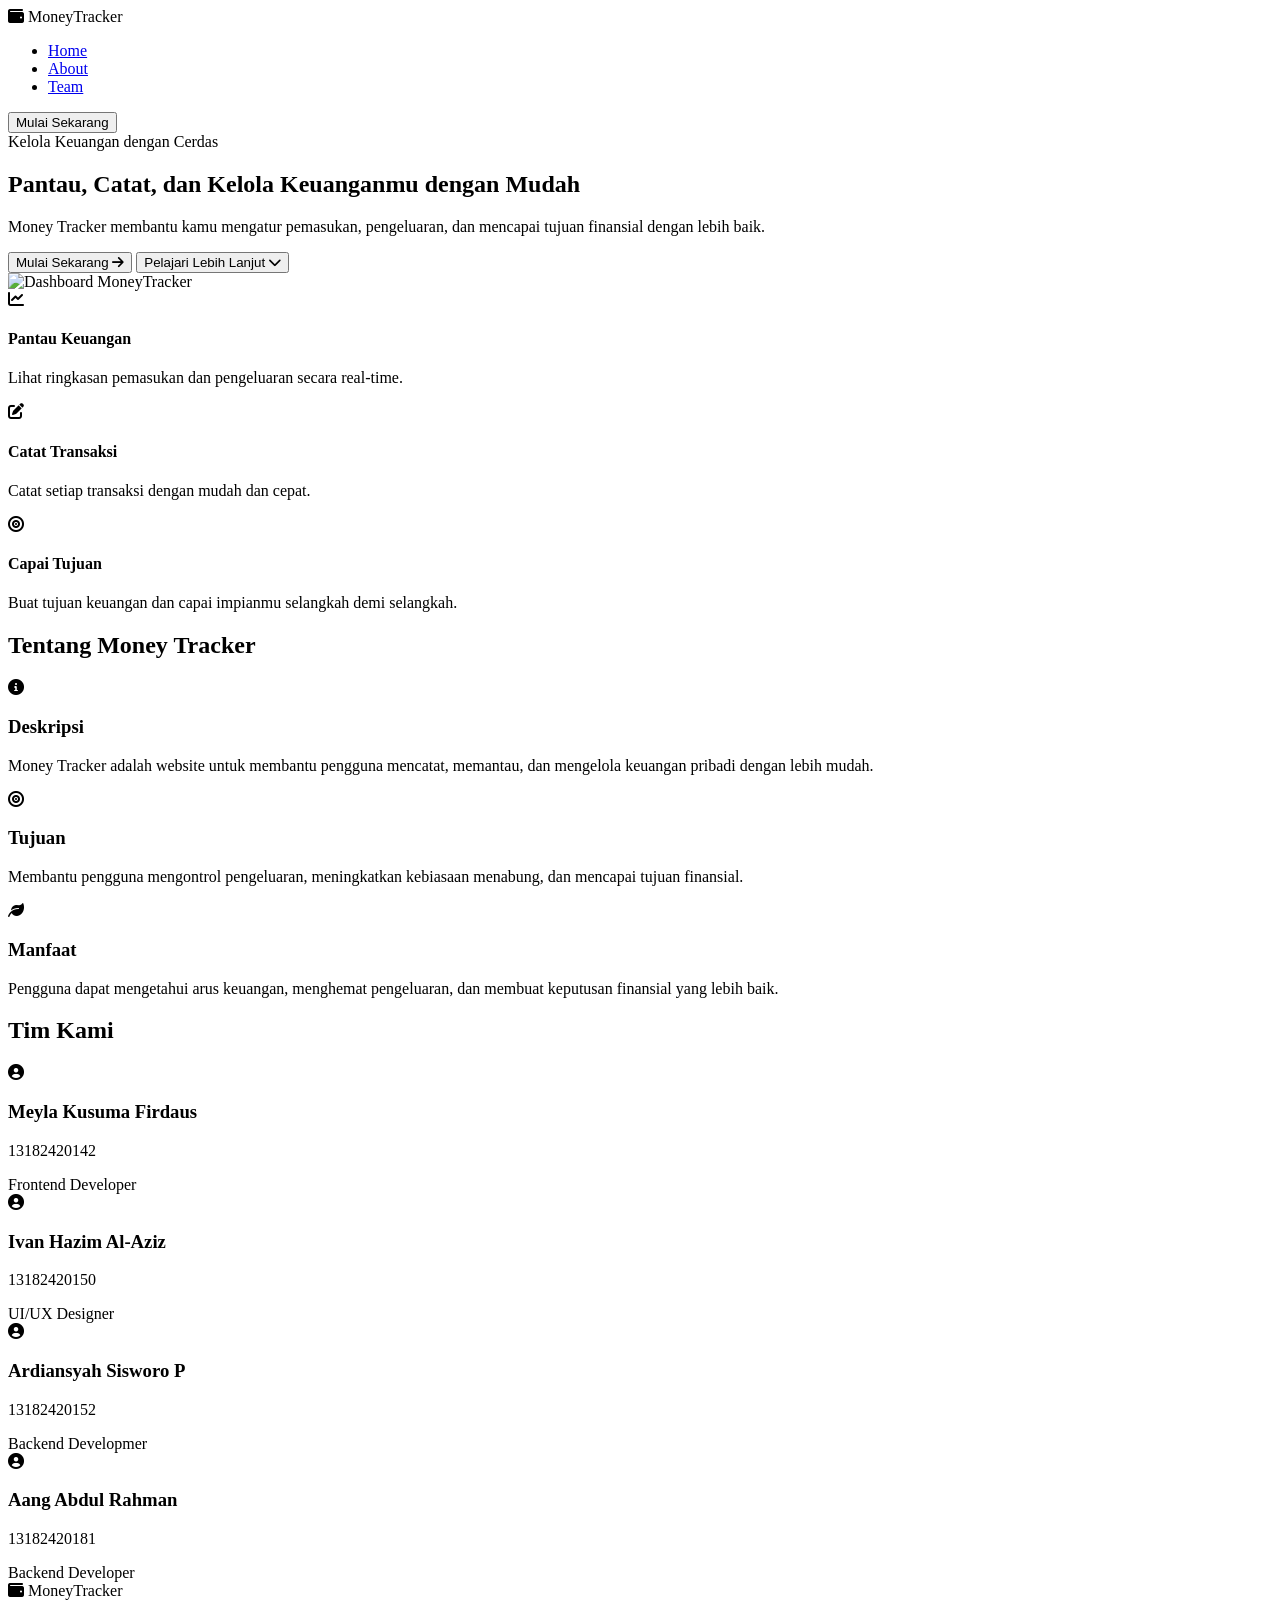
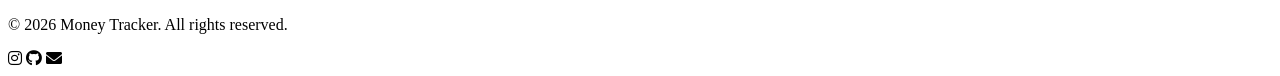
==== index.html @ 3e2f5802 "Add files via upload" ====
<!DOCTYPE html>
<html lang="id">
<head>
    <meta charset="UTF-8">
    <meta name="viewport" content="width=device-width, initial-scale=1.0">
    <title>MoneyTracker - Kelola Keuangan dengan Cerdas</title>
    <link rel="stylesheet" href="style.css">
       <link rel="stylesheet" href="https://cdnjs.cloudflare.com/ajax/libs/font-awesome/6.0.0/css/all.min.css">
</head>
<body>

    <header>
        <nav class="navbar">
            <div class="logo">
                <i class="fas fa-wallet"></i> MoneyTracker
            </div>
            <ul class="nav-links">
                <li><a href="#home">Home</a></li>
                <li><a href="#about">About</a></li>
                <li><a href="#team">Team</a></li>
            </ul>
            <button class="btn-cta-nav" onclick="showWelcome()">Mulai Sekarang</button>
        </nav>
    </header>

    <main>
        <!-- Hero Section -->
        <section id="home" class="hero">
            <div class="hero-container">
                <div class="hero-text">
                    <span class="badge">Kelola Keuangan dengan Cerdas</span>
                    <h1>Pantau, Catat, dan Kelola Keuanganmu dengan <span>Mudah</span></h1>
                    <p>Money Tracker membantu kamu mengatur pemasukan, pengeluaran, dan mencapai tujuan finansial dengan lebih baik.</p>
                    <div class="hero-actions">
                        <button class="btn-green">Mulai Sekarang <i class="fas fa-arrow-right"></i></button>
                        <button class="btn-white">Pelajari Lebih Lanjut <i class="fas fa-chevron-down"></i></button>
                    </div>
                </div>

                <div class="hero-mockup">
                    <!-- Representasi gambar ponsel di tengah -->
                    <div class="phone-frame">
                        <img src="p.png" alt="Dashboard MoneyTracker">
                    </div>
                </div>

                <div class="hero-features">
                    <div class="feat-item">
                        <i class="fas fa-chart-line"></i>
                        <div>
                            <h4>Pantau Keuangan</h4>
                            <p>Lihat ringkasan pemasukan dan pengeluaran secara real-time.</p>
                        </div>
                    </div>
                    <div class="feat-item">
                        <i class="fas fa-edit"></i>
                        <div>
                            <h4>Catat Transaksi</h4>
                            <p>Catat setiap transaksi dengan mudah dan cepat.</p>
                        </div>
                    </div>
                    <div class="feat-item">
                        <i class="fas fa-bullseye"></i>
                        <div>
                            <h4>Capai Tujuan</h4>
                            <p>Buat tujuan keuangan dan capai impianmu selangkah demi selangkah.</p>
                        </div>
                    </div>
                </div>
            </div>
        </section>

        <!-- Tentang Section -->
        <section id="about" class="about">
            <h2>Tentang <span>Money Tracker</span></h2>
            <div class="about-grid">
                <div class="about-box">
                    <i class="fas fa-info-circle"></i>
                    <h3>Deskripsi</h3>
                    <p>Money Tracker adalah website untuk membantu pengguna mencatat, memantau, dan mengelola keuangan pribadi dengan lebih mudah.</p>
                </div>
                <div class="about-box">
                    <i class="fas fa-bullseye"></i>
                    <h3>Tujuan</h3>
                    <p>Membantu pengguna mengontrol pengeluaran, meningkatkan kebiasaan menabung, dan mencapai tujuan finansial.</p>
                </div>
                <div class="about-box">
                    <i class="fas fa-leaf"></i>
                    <h3>Manfaat</h3>
                    <p>Pengguna dapat mengetahui arus keuangan, menghemat pengeluaran, dan membuat keputusan finansial yang lebih baik.</p>
                </div>
            </div>
        </section>

        <!-- Tim Section -->
        <section id="team" class="team">
            <h2>Tim <span>Kami</span></h2>
            <div class="team-grid">
                <div class="team-card">
                    <i class="fas fa-user-circle avatar"></i>
                    <h3>Meyla Kusuma Firdaus</h3>
                    <p>13182420142</p>
                    <span class="tag">Frontend Developer</span>
                </div>
                <div class="team-card">
                    <i class="fas fa-user-circle avatar"></i>
                    <h3>Ivan Hazim Al-Aziz</h3>
                    <p>13182420150</p>
                    <span class="tag orange">UI/UX Designer</span>
                </div>
                <div class="team-card">
                    <i class="fas fa-user-circle avatar"></i>
                    <h3>Ardiansyah Sisworo P</h3>
                    <p>13182420152</p>
                    <span class="tag blue">Backend Developmer</span>
                </div>
                <div class="team-card">
                    <i class="fas fa-user-circle avatar"></i>
                    <h3>Aang Abdul Rahman</h3>
                    <p>13182420181</p>
                    <span class="tag red">Backend Developer</span>
                </div>
            </div>
        </section>
    </main>

    <footer>
        <div class="footer-wrap">
            <div class="footer-logo"><i class="fas fa-wallet"></i> MoneyTracker</div>
            <p>&copy; 2026 Money Tracker. All rights reserved.</p>
            <div class="footer-social">
                <i class="fab fa-instagram"></i>
                <i class="fab fa-github"></i>
                <i class="fas fa-envelope"></i>
            </div>
        </div>
    </footer>

    <script src="script.js"></script>
</body>
</html>
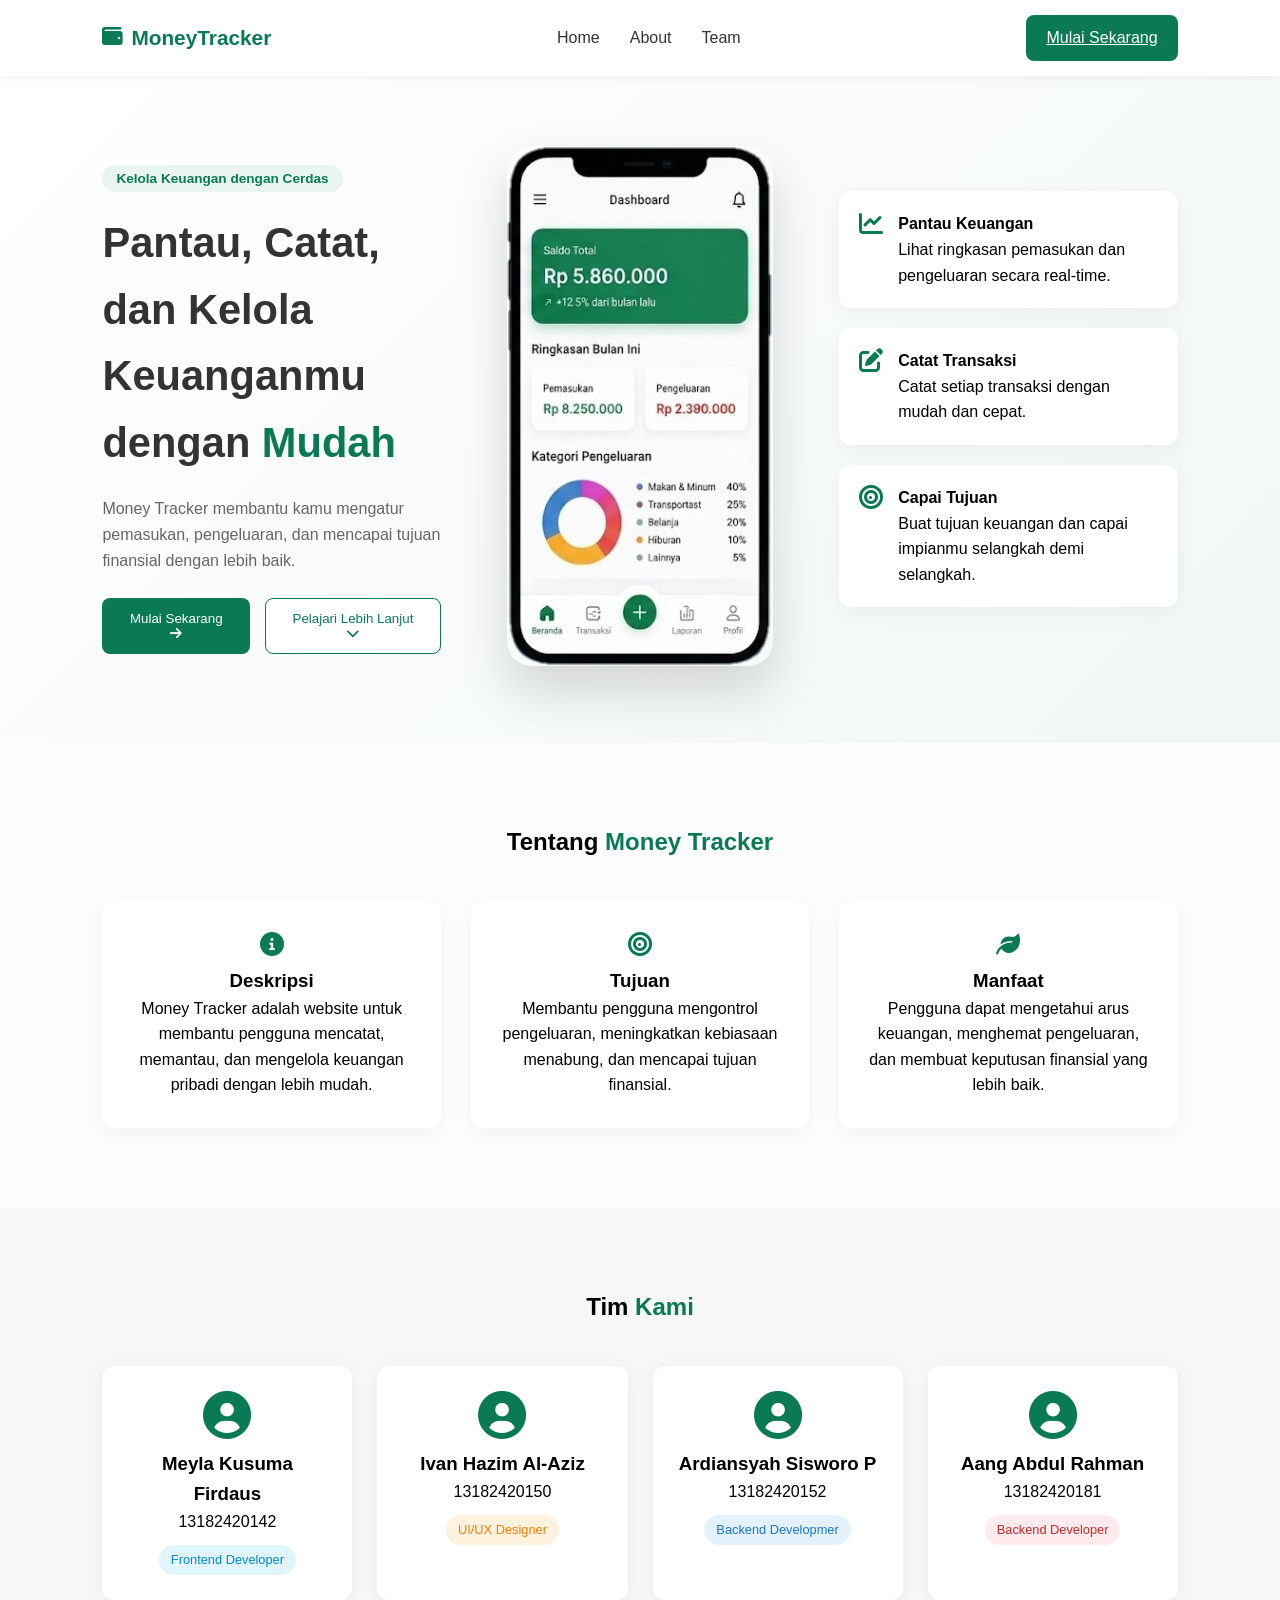
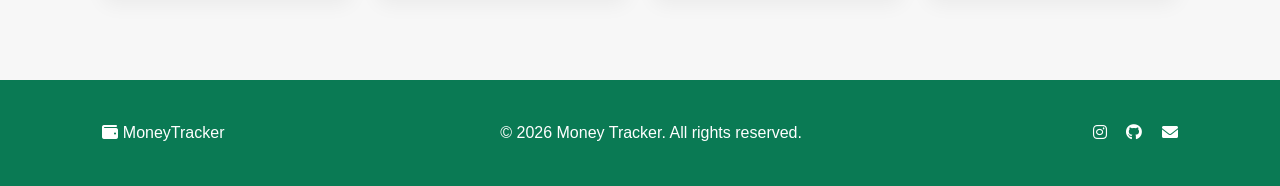
==== commit 72357480: "Add login and dashboard MoneyTracker" ====
--- a/index.html
+++ b/index.html
@@ -19,7 +19,7 @@
                 <li><a href="#about">About</a></li>
                 <li><a href="#team">Team</a></li>
             </ul>
-            <button class="btn-cta-nav" onclick="showWelcome()">Mulai Sekarang</button>
+            <a href="login.html" class="btn-cta-nav">Mulai Sekarang</a>
         </nav>
     </header>
 
--- a/style.css
+++ b/style.css
@@ -0,0 +1,657 @@
+:root {
+    --primary-green: #0a7a54;
+    --light-green: #e9f5f0;
+    --text-dark: #333;
+    --text-gray: #666;
+}
+
+
+* {
+    margin: 0;
+    padding: 0;
+    box-sizing: border-box;
+    font-family: 'Segoe UI', sans-serif;
+}
+
+body {
+    background-color: #fdfdfd;
+    line-height: 1.6;
+}
+
+header {
+    background: #fff;
+    padding: 15px 8%;
+    position: sticky;
+    top: 0;
+    z-index: 100;
+    box-shadow: 0 2px 8px rgba(0,0,0,0.05);
+}
+
+.navbar {
+    display: flex;
+    justify-content: space-between;
+    align-items: center;
+}
+
+.logo {
+    font-size: 1.3rem;
+    font-weight: bold;
+    color: var(--primary-green);
+    display: flex;
+    align-items: center;
+    gap: 8px;
+}
+
+.nav-links {
+    display: flex;
+    list-style: none;
+    gap: 30px;
+}
+
+.nav-links a {
+    text-decoration: none;
+    color: var(--text-dark);
+    font-weight: 500;
+    transition: 0.3s;
+}
+
+.nav-links a:hover {
+    color: var(--primary-green);
+}
+
+.btn-cta-nav {
+    background: var(--primary-green);
+    color: white;
+    border: none;
+    padding: 10px 20px;
+    border-radius: 8px;
+    cursor: pointer;
+    transition: 0.3s;
+}
+
+.btn-cta-nav:hover {
+    opacity: 0.9;
+}
+
+
+.hero {
+    padding: 70px 8%;
+    background: linear-gradient(135deg, #ffffff 0%, #f0f7f4 100%);
+}
+
+.hero-container {
+    display: grid;
+    grid-template-columns: 1fr 1fr 1fr;
+    align-items: center;
+    gap: 30px;
+}
+
+/* TEXT */
+.badge {
+    background: var(--light-green);
+    color: var(--primary-green);
+    padding: 6px 14px;
+    border-radius: 20px;
+    font-size: 0.85rem;
+    font-weight: bold;
+}
+
+.hero-text h1 {
+    font-size: 2.6rem;
+    margin: 20px 0;
+    color: var(--text-dark);
+}
+
+.hero-text h1 span {
+    color: var(--primary-green);
+}
+
+.hero-text p {
+    color: var(--text-gray);
+}
+
+/* BUTTON */
+.hero-actions {
+    display: flex;
+    gap: 15px;
+    margin-top: 25px;
+}
+
+.btn-green {
+    background: var(--primary-green);
+    color: white;
+    border: none;
+    padding: 12px 24px;
+    border-radius: 8px;
+    cursor: pointer;
+}
+
+.btn-white {
+    background: white;
+    color: var(--primary-green);
+    border: 1px solid var(--primary-green);
+    padding: 12px 24px;
+    border-radius: 8px;
+    cursor: pointer;
+}
+
+
+.hero-mockup {
+    display: flex;
+    justify-content: center;
+    align-items: center;
+}
+
+/* 🔥 INI BAGIAN PALING PENTING */
+.phone-frame img {
+    height: 520px;
+    width: auto;
+    object-fit: contain;
+    border-radius: 25px;
+
+    /* efek modern */
+    box-shadow: 0 25px 50px rgba(0,0,0,0.15);
+
+    /* animasi */
+    animation: float 3s ease-in-out infinite;
+}
+
+/* animasi floating */
+@keyframes float {
+    0% { transform: translateY(0); }
+    50% { transform: translateY(-12px); }
+    100% { transform: translateY(0); }
+}
+
+
+.hero-features {
+    display: flex;
+    flex-direction: column;
+}
+
+.feat-item {
+    background: white;
+    padding: 20px;
+    border-radius: 12px;
+    display: flex;
+    gap: 15px;
+    margin-bottom: 20px;
+    align-items: flex-start;
+    box-shadow: 0 5px 20px rgba(0,0,0,0.05);
+    transition: 0.3s;
+}
+
+.feat-item:hover {
+    transform: translateY(-5px);
+}
+
+.feat-item i {
+    font-size: 1.5rem;
+    color: var(--primary-green);
+}
+
+
+.about {
+    padding: 80px 8%;
+    text-align: center;
+}
+
+.about h2 span {
+    color: var(--primary-green);
+}
+
+.about-grid {
+    display: grid;
+    grid-template-columns: repeat(3, 1fr);
+    gap: 30px;
+    margin-top: 40px;
+}
+
+.about-box {
+    background: white;
+    padding: 30px;
+    border-radius: 12px;
+    box-shadow: 0 5px 20px rgba(0,0,0,0.05);
+}
+
+.about-box i {
+    font-size: 1.5rem;
+    color: var(--primary-green);
+    margin-bottom: 10px;
+}
+
+
+.team {
+    padding: 80px 8%;
+    background: #f7f7f7;
+    text-align: center;
+}
+
+.team h2 span {
+    color: var(--primary-green);
+}
+
+.team-grid {
+    display: grid;
+    grid-template-columns: repeat(auto-fit, minmax(250px, 1fr));
+    gap: 25px;
+    margin-top: 40px;
+}
+
+.team-card {
+    background: white;
+    padding: 25px;
+    border-radius: 12px;
+    box-shadow: 0 5px 20px rgba(0,0,0,0.05);
+    transition: 0.3s;
+}
+
+.team-card:hover {
+    transform: translateY(-5px);
+}
+
+.avatar {
+    font-size: 3rem;
+    color: var(--primary-green);
+    margin-bottom: 10px;
+}
+
+/* TAG */
+.tag {
+    display: inline-block;
+    margin-top: 10px;
+    padding: 5px 12px;
+    border-radius: 15px;
+    font-size: 0.8rem;
+    background: #e1f5fe;
+    color: #0288d1;
+}
+
+.tag.orange {
+    background: #fff3e0;
+    color: #f57c00;
+}
+
+.tag.blue {
+    background: #e3f2fd;
+    color: #1976d2;
+}
+
+.tag.red {
+    background: #ffebee;
+    color: #c62828;
+}
+
+
+footer {
+    background: var(--primary-green);
+    color: white;
+    padding: 40px 8%;
+}
+
+.footer-wrap {
+    display: flex;
+    justify-content: space-between;
+    align-items: center;
+}
+
+.footer-social i {
+    margin-left: 15px;
+    cursor: pointer;
+}
+
+
+@media (max-width: 992px) {
+
+    .hero-container {
+        grid-template-columns: 1fr;
+        text-align: center;
+    }
+
+    .phone-frame img {
+        height: 350px;
+        animation: none;
+    }
+
+    .hero-features {
+        align-items: center;
+    }
+
+    .feat-item {
+        max-width: 400px;
+    }
+
+    .footer-wrap {
+        flex-direction: column;
+        gap: 10px;
+    }
+}
+
+/* LOGIN PAGE */
+
+.login-page{
+    min-height:100vh;
+    display:flex;
+    justify-content:center;
+    align-items:center;
+    padding:40px;
+    background:
+    linear-gradient(
+    135deg,
+    #ffffff,
+    #eef7f3);
+}
+
+.login-card{
+    width:100%;
+    max-width:420px;
+    background:white;
+    padding:35px;
+    border-radius:20px;
+    box-shadow:
+    0 20px 40px rgba(0,0,0,.08);
+}
+
+.login-logo{
+    text-align:center;
+    margin-bottom:25px;
+}
+
+.login-logo i{
+    font-size:2.3rem;
+    color:var(--primary-green);
+    margin-bottom:10px;
+}
+
+.login-logo h2{
+    color:var(--primary-green);
+}
+
+.login-logo p{
+    color:var(--text-gray);
+}
+
+.form-group{
+    margin-bottom:18px;
+}
+
+.form-group label{
+    display:block;
+    margin-bottom:6px;
+    font-weight:600;
+}
+
+.form-group input{
+    width:100%;
+    padding:12px 14px;
+    border:1px solid #ddd;
+    border-radius:10px;
+    outline:none;
+    transition:.3s;
+}
+
+.form-group input:focus{
+    border-color:var(--primary-green);
+    box-shadow:
+    0 0 0 4px rgba(10,122,84,.12);
+}
+
+.checkbox-group{
+    display:flex;
+    align-items:center;
+    gap:8px;
+    margin:10px 0;
+}
+
+.login-btn{
+    width:100%;
+    border:none;
+    background:var(--primary-green);
+    color:white;
+    padding:12px;
+    border-radius:10px;
+    cursor:pointer;
+    font-size:1rem;
+    margin-top:15px;
+    transition:.3s;
+}
+
+.login-btn:hover{
+    transform:translateY(-2px);
+    opacity:.95;
+}
+
+.error{
+    color:#e53935;
+    font-size:.85rem;
+    display:block;
+    margin-top:4px;
+}
+
+.success{
+    color:#0a7a54;
+    text-align:center;
+    margin-top:15px;
+    font-weight:600;
+}
+
+/* DASHBOARD */
+
+.dashboard{
+    padding:80px 8%;
+    min-height:100vh;
+    background:
+    linear-gradient(
+    135deg,
+    #ffffff,
+    #eef7f3);
+}
+
+.dashboard h1{
+    color:var(--primary-green);
+    margin-bottom:10px;
+}
+
+.dashboard p{
+    color:var(--text-gray);
+    margin-bottom:35px;
+}
+
+.dashboard-grid{
+    display:grid;
+    grid-template-columns:
+    repeat(auto-fit,minmax(250px,1fr));
+    gap:25px;
+}
+
+.dash-card{
+    background:white;
+    padding:30px;
+    border-radius:18px;
+    text-align:center;
+    box-shadow:
+    0 10px 25px rgba(0,0,0,.06);
+    transition:.3s;
+}
+
+.dash-card:hover{
+    transform:translateY(-6px);
+}
+
+.dash-card i{
+    font-size:2rem;
+    color:var(--primary-green);
+    margin-bottom:15px;
+}
+
+.dash-card h3{
+    color:var(--text-gray);
+    margin-bottom:10px;
+}
+
+.dash-card h2{
+    color:var(--primary-green);
+}
+
+.dashboard-user{
+    display:flex;
+    align-items:center;
+    gap:15px;
+}
+
+.btn-logout{
+    border:none;
+    background:#e53935;
+    color:white;
+    padding:10px 18px;
+    border-radius:8px;
+    cursor:pointer;
+}
+/* DASHBOARD V2 */
+
+.dashboard{
+    padding:60px 8%;
+    min-height:100vh;
+    background:
+    linear-gradient(
+    135deg,
+    #ffffff,
+    #eef7f3);
+}
+
+.dashboard-top{
+    margin-bottom:30px;
+}
+
+.dashboard-top h1{
+    color:var(--primary-green);
+}
+
+.dashboard-top p{
+    color:var(--text-gray);
+}
+
+.dashboard-grid{
+    display:grid;
+    grid-template-columns:
+    repeat(auto-fit,minmax(250px,1fr));
+    gap:25px;
+    margin-bottom:35px;
+}
+
+.dash-card{
+    background:white;
+    border-radius:18px;
+    padding:28px;
+    text-align:center;
+    box-shadow:
+    0 12px 30px rgba(0,0,0,.06);
+    transition:.3s;
+}
+
+.dash-card:hover{
+    transform:translateY(-6px);
+}
+
+.dash-card i{
+    font-size:2rem;
+    color:var(--primary-green);
+    margin-bottom:15px;
+}
+
+.dash-card h3{
+    color:var(--text-gray);
+    margin-bottom:10px;
+}
+
+.dash-card h2{
+    color:var(--primary-green);
+}
+
+.transaction-box,
+.history-box{
+    background:white;
+    padding:30px;
+    border-radius:18px;
+    box-shadow:
+    0 10px 25px rgba(0,0,0,.05);
+    margin-bottom:30px;
+}
+
+.transaction-box h2,
+.history-box h2{
+    margin-bottom:20px;
+    color:var(--primary-green);
+}
+
+#transactionForm{
+    display:grid;
+    gap:15px;
+}
+
+#transactionForm input,
+#transactionForm select{
+    padding:12px;
+    border:1px solid #ddd;
+    border-radius:10px;
+}
+
+#transactionForm button{
+    border:none;
+    background:var(--primary-green);
+    color:white;
+    padding:12px;
+    border-radius:10px;
+    cursor:pointer;
+    transition:.3s;
+}
+
+#transactionForm button:hover{
+    opacity:.9;
+}
+
+#transactionList{
+    list-style:none;
+}
+
+.transaction-item{
+    display:flex;
+    justify-content:space-between;
+    align-items:center;
+    padding:15px;
+    border-radius:12px;
+    background:#f8f8f8;
+    margin-bottom:15px;
+}
+
+.transaction-item.income{
+    border-left:5px solid #22c55e;
+}
+
+.transaction-item.expense{
+    border-left:5px solid #ef4444;
+}
+
+.delete-btn{
+    border:none;
+    background:#ef4444;
+    color:white;
+    padding:8px 12px;
+    border-radius:8px;
+    cursor:pointer;
+}
+
+.dashboard-user{
+    display:flex;
+    align-items:center;
+    gap:15px;
+}
+
+.btn-logout{
+    border:none;
+    background:#ef4444;
+    color:white;
+    padding:10px 18px;
+    border-radius:8px;
+    cursor:pointer;
+}
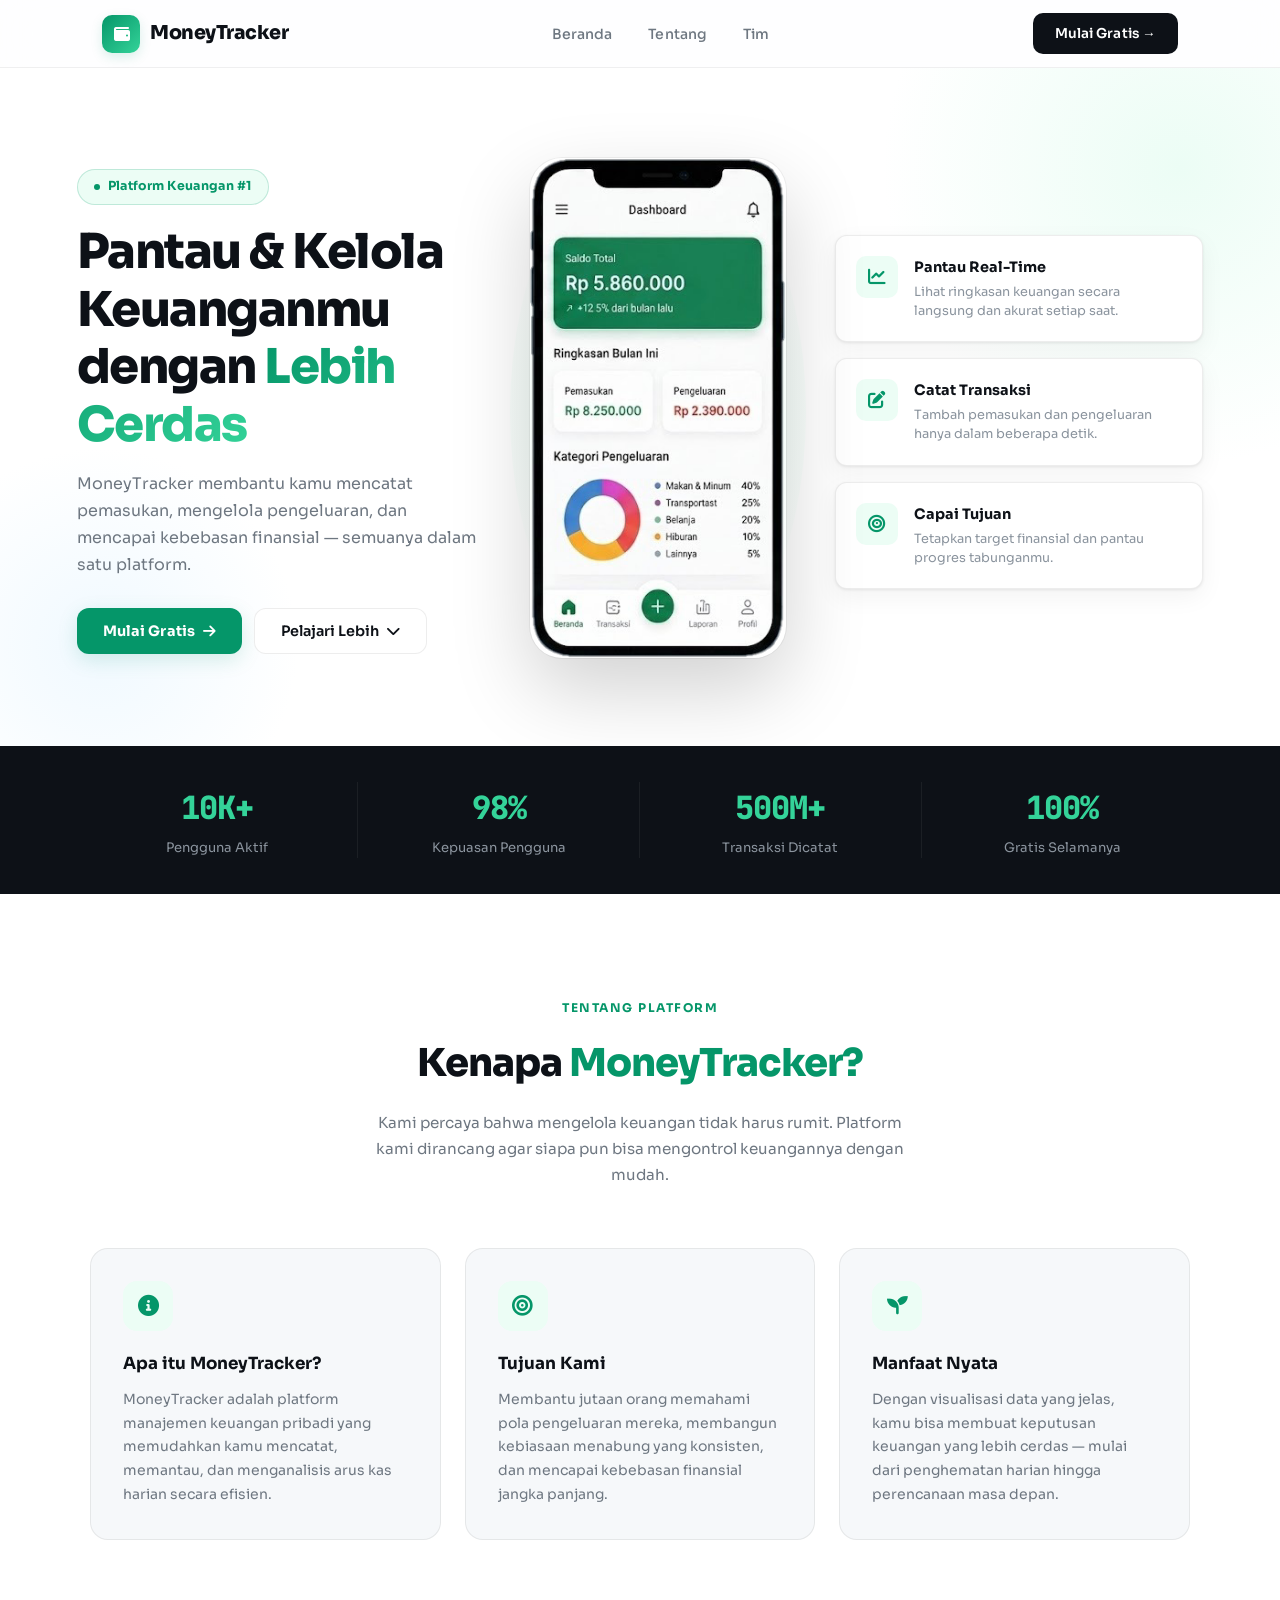
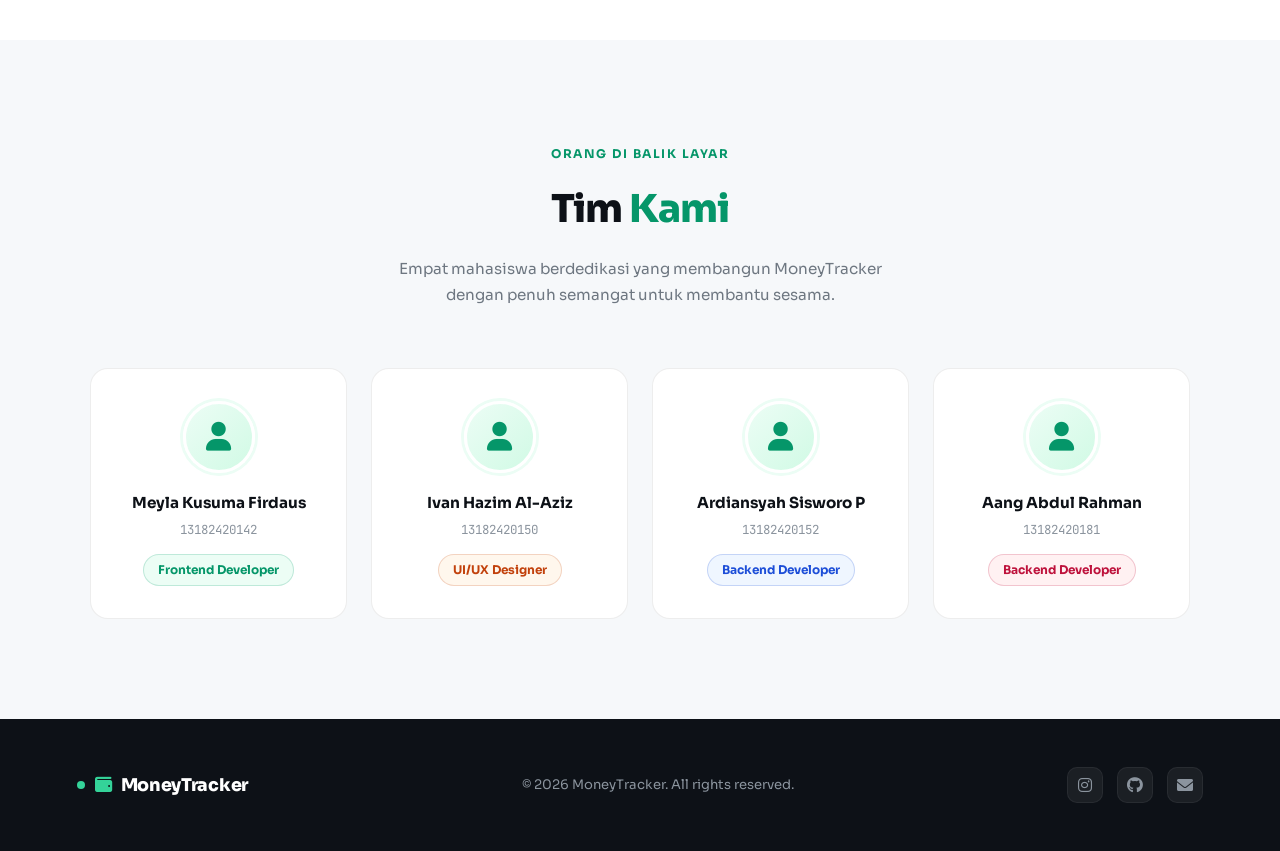
==== commit ca5f393a: "Update ui  MoneyTracker" ====
--- a/index.html
+++ b/index.html
@@ -1,141 +1,178 @@
 <!DOCTYPE html>
 <html lang="id">
 <head>
-    <meta charset="UTF-8">
-    <meta name="viewport" content="width=device-width, initial-scale=1.0">
-    <title>MoneyTracker - Kelola Keuangan dengan Cerdas</title>
-    <link rel="stylesheet" href="style.css">
-       <link rel="stylesheet" href="https://cdnjs.cloudflare.com/ajax/libs/font-awesome/6.0.0/css/all.min.css">
+  <meta charset="UTF-8">
+  <meta name="viewport" content="width=device-width, initial-scale=1.0">
+  <title>MoneyTracker — Kelola Keuangan dengan Cerdas</title>
+  <link rel="stylesheet" href="style.css">
+  <link rel="stylesheet" href="https://cdnjs.cloudflare.com/ajax/libs/font-awesome/6.0.0/css/all.min.css">
 </head>
 <body>
 
-    <header>
-        <nav class="navbar">
-            <div class="logo">
-                <i class="fas fa-wallet"></i> MoneyTracker
-            </div>
-            <ul class="nav-links">
-                <li><a href="#home">Home</a></li>
-                <li><a href="#about">About</a></li>
-                <li><a href="#team">Team</a></li>
-            </ul>
-            <a href="login.html" class="btn-cta-nav">Mulai Sekarang</a>
-        </nav>
-    </header>
+<header>
+  <nav class="navbar">
+    <a href="#home" class="logo">
+      <div class="logo-wrap"><i class="fas fa-wallet"></i></div>
+      MoneyTracker
+    </a>
+    <ul class="nav-links">
+      <li><a href="#home">Beranda</a></li>
+      <li><a href="#about">Tentang</a></li>
+      <li><a href="#team">Tim</a></li>
+    </ul>
+    <a href="login.html" class="btn-cta-nav">Mulai Gratis →</a>
+  </nav>
+</header>
 
-    <main>
-        <!-- Hero Section -->
-        <section id="home" class="hero">
-            <div class="hero-container">
-                <div class="hero-text">
-                    <span class="badge">Kelola Keuangan dengan Cerdas</span>
-                    <h1>Pantau, Catat, dan Kelola Keuanganmu dengan <span>Mudah</span></h1>
-                    <p>Money Tracker membantu kamu mengatur pemasukan, pengeluaran, dan mencapai tujuan finansial dengan lebih baik.</p>
-                    <div class="hero-actions">
-                        <button class="btn-green">Mulai Sekarang <i class="fas fa-arrow-right"></i></button>
-                        <button class="btn-white">Pelajari Lebih Lanjut <i class="fas fa-chevron-down"></i></button>
-                    </div>
-                </div>
+<main>
 
-                <div class="hero-mockup">
-                    <!-- Representasi gambar ponsel di tengah -->
-                    <div class="phone-frame">
-                        <img src="p.png" alt="Dashboard MoneyTracker">
-                    </div>
-                </div>
+  <!-- HERO -->
+  <section id="home" class="hero">
+    <div class="hero-container">
 
-                <div class="hero-features">
-                    <div class="feat-item">
-                        <i class="fas fa-chart-line"></i>
-                        <div>
-                            <h4>Pantau Keuangan</h4>
-                            <p>Lihat ringkasan pemasukan dan pengeluaran secara real-time.</p>
-                        </div>
-                    </div>
-                    <div class="feat-item">
-                        <i class="fas fa-edit"></i>
-                        <div>
-                            <h4>Catat Transaksi</h4>
-                            <p>Catat setiap transaksi dengan mudah dan cepat.</p>
-                        </div>
-                    </div>
-                    <div class="feat-item">
-                        <i class="fas fa-bullseye"></i>
-                        <div>
-                            <h4>Capai Tujuan</h4>
-                            <p>Buat tujuan keuangan dan capai impianmu selangkah demi selangkah.</p>
-                        </div>
-                    </div>
-                </div>
-            </div>
-        </section>
+      <div class="hero-text">
+        <span class="badge">Platform Keuangan #1</span>
+        <h1>Pantau & Kelola Keuanganmu dengan <span>Lebih Cerdas</span></h1>
+        <p>MoneyTracker membantu kamu mencatat pemasukan, mengelola pengeluaran, dan mencapai kebebasan finansial — semuanya dalam satu platform.</p>
+        <div class="hero-actions">
+          <button class="btn-green" onclick="window.location.href='login.html'">
+            Mulai Gratis <i class="fas fa-arrow-right"></i>
+          </button>
+          <button class="btn-white" onclick="document.querySelector('#about').scrollIntoView({behavior:'smooth'})">
+            Pelajari Lebih <i class="fas fa-chevron-down"></i>
+          </button>
+        </div>
+      </div>
 
-        <!-- Tentang Section -->
-        <section id="about" class="about">
-            <h2>Tentang <span>Money Tracker</span></h2>
-            <div class="about-grid">
-                <div class="about-box">
-                    <i class="fas fa-info-circle"></i>
-                    <h3>Deskripsi</h3>
-                    <p>Money Tracker adalah website untuk membantu pengguna mencatat, memantau, dan mengelola keuangan pribadi dengan lebih mudah.</p>
-                </div>
-                <div class="about-box">
-                    <i class="fas fa-bullseye"></i>
-                    <h3>Tujuan</h3>
-                    <p>Membantu pengguna mengontrol pengeluaran, meningkatkan kebiasaan menabung, dan mencapai tujuan finansial.</p>
-                </div>
-                <div class="about-box">
-                    <i class="fas fa-leaf"></i>
-                    <h3>Manfaat</h3>
-                    <p>Pengguna dapat mengetahui arus keuangan, menghemat pengeluaran, dan membuat keputusan finansial yang lebih baik.</p>
-                </div>
-            </div>
-        </section>
+      <div class="hero-mockup">
+        <div class="phone-frame">
+          <img src="p.png" alt="MoneyTracker Dashboard Preview">
+        </div>
+      </div>
 
-        <!-- Tim Section -->
-        <section id="team" class="team">
-            <h2>Tim <span>Kami</span></h2>
-            <div class="team-grid">
-                <div class="team-card">
-                    <i class="fas fa-user-circle avatar"></i>
-                    <h3>Meyla Kusuma Firdaus</h3>
-                    <p>13182420142</p>
-                    <span class="tag">Frontend Developer</span>
-                </div>
-                <div class="team-card">
-                    <i class="fas fa-user-circle avatar"></i>
-                    <h3>Ivan Hazim Al-Aziz</h3>
-                    <p>13182420150</p>
-                    <span class="tag orange">UI/UX Designer</span>
-                </div>
-                <div class="team-card">
-                    <i class="fas fa-user-circle avatar"></i>
-                    <h3>Ardiansyah Sisworo P</h3>
-                    <p>13182420152</p>
-                    <span class="tag blue">Backend Developmer</span>
-                </div>
-                <div class="team-card">
-                    <i class="fas fa-user-circle avatar"></i>
-                    <h3>Aang Abdul Rahman</h3>
-                    <p>13182420181</p>
-                    <span class="tag red">Backend Developer</span>
-                </div>
-            </div>
-        </section>
-    </main>
+      <div class="hero-features">
+        <div class="feat-item">
+          <div class="feat-icon"><i class="fas fa-chart-line"></i></div>
+          <div>
+            <h4>Pantau Real-Time</h4>
+            <p>Lihat ringkasan keuangan secara langsung dan akurat setiap saat.</p>
+          </div>
+        </div>
+        <div class="feat-item">
+          <div class="feat-icon"><i class="fas fa-pen-to-square"></i></div>
+          <div>
+            <h4>Catat Transaksi</h4>
+            <p>Tambah pemasukan dan pengeluaran hanya dalam beberapa detik.</p>
+          </div>
+        </div>
+        <div class="feat-item">
+          <div class="feat-icon"><i class="fas fa-bullseye"></i></div>
+          <div>
+            <h4>Capai Tujuan</h4>
+            <p>Tetapkan target finansial dan pantau progres tabunganmu.</p>
+          </div>
+        </div>
+      </div>
 
-    <footer>
-        <div class="footer-wrap">
-            <div class="footer-logo"><i class="fas fa-wallet"></i> MoneyTracker</div>
-            <p>&copy; 2026 Money Tracker. All rights reserved.</p>
-            <div class="footer-social">
-                <i class="fab fa-instagram"></i>
-                <i class="fab fa-github"></i>
-                <i class="fas fa-envelope"></i>
-            </div>
-        </div>
-    </footer>
+    </div>
+  </section>
 
-    <script src="script.js"></script>
+  <!-- STATS BAR -->
+  <div class="stats-bar">
+    <div class="stats-inner">
+      <div class="stat-item">
+        <div class="stat-num">10K+</div>
+        <div class="stat-label">Pengguna Aktif</div>
+      </div>
+      <div class="stat-item">
+        <div class="stat-num">98%</div>
+        <div class="stat-label">Kepuasan Pengguna</div>
+      </div>
+      <div class="stat-item">
+        <div class="stat-num">500M+</div>
+        <div class="stat-label">Transaksi Dicatat</div>
+      </div>
+      <div class="stat-item">
+        <div class="stat-num">100%</div>
+        <div class="stat-label">Gratis Selamanya</div>
+      </div>
+    </div>
+  </div>
+
+  <!-- ABOUT -->
+  <section id="about" class="about">
+    <div class="section-tag">Tentang Platform</div>
+    <h2>Kenapa <span>MoneyTracker?</span></h2>
+    <p class="section-sub">Kami percaya bahwa mengelola keuangan tidak harus rumit. Platform kami dirancang agar siapa pun bisa mengontrol keuangannya dengan mudah.</p>
+    <div class="about-grid">
+      <div class="about-box">
+        <div class="box-icon"><i class="fas fa-info-circle"></i></div>
+        <h3>Apa itu MoneyTracker?</h3>
+        <p>MoneyTracker adalah platform manajemen keuangan pribadi yang memudahkan kamu mencatat, memantau, dan menganalisis arus kas harian secara efisien.</p>
+      </div>
+      <div class="about-box">
+        <div class="box-icon"><i class="fas fa-bullseye"></i></div>
+        <h3>Tujuan Kami</h3>
+        <p>Membantu jutaan orang memahami pola pengeluaran mereka, membangun kebiasaan menabung yang konsisten, dan mencapai kebebasan finansial jangka panjang.</p>
+      </div>
+      <div class="about-box">
+        <div class="box-icon"><i class="fas fa-seedling"></i></div>
+        <h3>Manfaat Nyata</h3>
+        <p>Dengan visualisasi data yang jelas, kamu bisa membuat keputusan keuangan yang lebih cerdas — mulai dari penghematan harian hingga perencanaan masa depan.</p>
+      </div>
+    </div>
+  </section>
+
+  <!-- TEAM -->
+  <section id="team" class="team">
+    <div class="section-tag">Orang di Balik Layar</div>
+    <h2>Tim <span>Kami</span></h2>
+    <p class="section-sub">Empat mahasiswa berdedikasi yang membangun MoneyTracker dengan penuh semangat untuk membantu sesama.</p>
+    <div class="team-grid">
+      <div class="team-card">
+        <div class="team-avatar"><i class="fas fa-user"></i></div>
+        <h3>Meyla Kusuma Firdaus</h3>
+        <div class="nim">13182420142</div>
+        <span class="tag">Frontend Developer</span>
+      </div>
+      <div class="team-card">
+        <div class="team-avatar"><i class="fas fa-user"></i></div>
+        <h3>Ivan Hazim Al-Aziz</h3>
+        <div class="nim">13182420150</div>
+        <span class="tag orange">UI/UX Designer</span>
+      </div>
+      <div class="team-card">
+        <div class="team-avatar"><i class="fas fa-user"></i></div>
+        <h3>Ardiansyah Sisworo P</h3>
+        <div class="nim">13182420152</div>
+        <span class="tag blue">Backend Developer</span>
+      </div>
+      <div class="team-card">
+        <div class="team-avatar"><i class="fas fa-user"></i></div>
+        <h3>Aang Abdul Rahman</h3>
+        <div class="nim">13182420181</div>
+        <span class="tag red">Backend Developer</span>
+      </div>
+    </div>
+  </section>
+
+</main>
+
+<footer>
+  <div class="footer-wrap">
+    <div class="footer-logo">
+      <div class="logo-dot"></div>
+      <span><i class="fas fa-wallet" style="color:#34d399;margin-right:8px"></i>MoneyTracker</span>
+    </div>
+    <p>&copy; 2026 MoneyTracker. All rights reserved.</p>
+    <div class="footer-social">
+      <i class="fab fa-instagram"></i>
+      <i class="fab fa-github"></i>
+      <i class="fas fa-envelope"></i>
+    </div>
+  </div>
+</footer>
+
+<script src="script.js"></script>
 </body>
 </html>
--- a/style.css
+++ b/style.css
@@ -1,657 +1,884 @@
+@import url('https://fonts.googleapis.com/css2?family=Sora:wght@300;400;500;600;700;800&family=JetBrains+Mono:wght@400;500;600&display=swap');
+
 :root {
-    --primary-green: #0a7a54;
-    --light-green: #e9f5f0;
-    --text-dark: #333;
-    --text-gray: #666;
-}
-
-
-* {
-    margin: 0;
-    padding: 0;
-    box-sizing: border-box;
-    font-family: 'Segoe UI', sans-serif;
-}
+  --emerald: #059669;
+  --emerald-dark: #047857;
+  --emerald-light: #34d399;
+  --emerald-glow: rgba(5, 150, 105, 0.15);
+  --emerald-soft: #ecfdf5;
+  --red: #f43f5e;
+  --red-soft: #fff1f2;
+  --amber: #f59e0b;
+  --blue: #3b82f6;
+  --ink: #0d1117;
+  --ink-2: #161b22;
+  --ink-3: #21262d;
+  --muted: #8b949e;
+  --muted-2: #6e7781;
+  --line: rgba(255,255,255,0.06);
+  --line-light: rgba(0,0,0,0.07);
+  --surface: #ffffff;
+  --bg: #f6f8fa;
+  --radius: 18px;
+  --radius-sm: 12px;
+  --shadow: 0 1px 3px rgba(0,0,0,0.08), 0 8px 24px rgba(0,0,0,0.05);
+  --shadow-lg: 0 4px 6px rgba(0,0,0,0.07), 0 20px 48px rgba(0,0,0,0.10);
+}
+
+*, *::before, *::after {
+  margin: 0; padding: 0;
+  box-sizing: border-box;
+}
+
+html { scroll-behavior: smooth; }
 
 body {
-    background-color: #fdfdfd;
-    line-height: 1.6;
-}
-
+  font-family: 'Sora', sans-serif;
+  background: var(--bg);
+  color: var(--ink);
+  line-height: 1.6;
+  -webkit-font-smoothing: antialiased;
+}
+
+/* ── SCROLLBAR ── */
+::-webkit-scrollbar { width: 6px; }
+::-webkit-scrollbar-track { background: transparent; }
+::-webkit-scrollbar-thumb { background: #d0d7de; border-radius: 10px; }
+
+/* ─────────────────────────────────────────
+   NAVBAR
+───────────────────────────────────────── */
 header {
-    background: #fff;
-    padding: 15px 8%;
-    position: sticky;
-    top: 0;
-    z-index: 100;
-    box-shadow: 0 2px 8px rgba(0,0,0,0.05);
+  background: rgba(255,255,255,0.85);
+  backdrop-filter: blur(20px);
+  -webkit-backdrop-filter: blur(20px);
+  border-bottom: 1px solid rgba(0,0,0,0.06);
+  padding: 0 6%;
+  height: 68px;
+  display: flex;
+  align-items: center;
+  position: sticky;
+  top: 0;
+  z-index: 200;
+  transition: all 0.3s ease;
 }
 
 .navbar {
-    display: flex;
-    justify-content: space-between;
-    align-items: center;
+  display: flex;
+  align-items: center;
+  justify-content: space-between;
+  width: 100%;
 }
 
 .logo {
-    font-size: 1.3rem;
-    font-weight: bold;
-    color: var(--primary-green);
-    display: flex;
-    align-items: center;
-    gap: 8px;
+  font-size: 1.2rem;
+  font-weight: 800;
+  color: var(--ink);
+  display: flex;
+  align-items: center;
+  gap: 10px;
+  letter-spacing: -0.5px;
+  text-decoration: none;
+}
+
+.logo-wrap {
+  width: 38px; height: 38px;
+  background: linear-gradient(135deg, var(--emerald), var(--emerald-light));
+  border-radius: 10px;
+  display: grid;
+  place-items: center;
+  color: white;
+  font-size: 1rem;
+  box-shadow: 0 4px 12px var(--emerald-glow);
 }
 
 .nav-links {
-    display: flex;
-    list-style: none;
-    gap: 30px;
+  display: flex;
+  list-style: none;
+  gap: 36px;
 }
 
 .nav-links a {
-    text-decoration: none;
-    color: var(--text-dark);
-    font-weight: 500;
-    transition: 0.3s;
-}
-
-.nav-links a:hover {
-    color: var(--primary-green);
-}
+  text-decoration: none;
+  color: var(--muted-2);
+  font-size: 0.88rem;
+  font-weight: 500;
+  transition: color 0.2s;
+  letter-spacing: 0.1px;
+}
+
+.nav-links a:hover { color: var(--ink); }
 
 .btn-cta-nav {
-    background: var(--primary-green);
-    color: white;
-    border: none;
-    padding: 10px 20px;
-    border-radius: 8px;
-    cursor: pointer;
-    transition: 0.3s;
+  background: var(--ink);
+  color: white;
+  padding: 10px 22px;
+  border-radius: 10px;
+  font-size: 0.85rem;
+  font-weight: 600;
+  text-decoration: none;
+  border: none;
+  cursor: pointer;
+  transition: all 0.2s;
+  letter-spacing: 0.1px;
 }
 
 .btn-cta-nav:hover {
-    opacity: 0.9;
-}
-
-
+  background: var(--emerald);
+  box-shadow: 0 6px 20px var(--emerald-glow);
+  transform: translateY(-1px);
+}
+
+/* ─────────────────────────────────────────
+   HERO
+───────────────────────────────────────── */
 .hero {
-    padding: 70px 8%;
-    background: linear-gradient(135deg, #ffffff 0%, #f0f7f4 100%);
+  padding: 90px 6% 80px;
+  background: white;
+  position: relative;
+  overflow: hidden;
+}
+
+.hero::before {
+  content: '';
+  position: absolute;
+  top: -200px; right: -200px;
+  width: 600px; height: 600px;
+  background: radial-gradient(circle, var(--emerald-soft) 0%, transparent 70%);
+  pointer-events: none;
+}
+
+.hero::after {
+  content: '';
+  position: absolute;
+  bottom: -100px; left: -100px;
+  width: 400px; height: 400px;
+  background: radial-gradient(circle, #f0f9ff 0%, transparent 70%);
+  pointer-events: none;
 }
 
 .hero-container {
-    display: grid;
-    grid-template-columns: 1fr 1fr 1fr;
-    align-items: center;
-    gap: 30px;
-}
-
-/* TEXT */
+  display: grid;
+  grid-template-columns: 1.1fr 0.7fr 1fr;
+  align-items: center;
+  gap: 48px;
+  max-width: 1280px;
+  margin: 0 auto;
+  position: relative;
+  z-index: 1;
+}
+
 .badge {
-    background: var(--light-green);
-    color: var(--primary-green);
-    padding: 6px 14px;
-    border-radius: 20px;
-    font-size: 0.85rem;
-    font-weight: bold;
+  display: inline-flex;
+  align-items: center;
+  gap: 8px;
+  background: var(--emerald-soft);
+  color: var(--emerald);
+  padding: 7px 16px;
+  border-radius: 100px;
+  font-size: 0.78rem;
+  font-weight: 700;
+  letter-spacing: 0.3px;
+  border: 1px solid rgba(5,150,105,0.2);
+}
+
+.badge::before {
+  content: '';
+  width: 6px; height: 6px;
+  background: var(--emerald);
+  border-radius: 50%;
+  animation: pulse 2s infinite;
+}
+
+@keyframes pulse {
+  0%, 100% { opacity: 1; transform: scale(1); }
+  50% { opacity: 0.5; transform: scale(0.8); }
 }
 
 .hero-text h1 {
-    font-size: 2.6rem;
-    margin: 20px 0;
-    color: var(--text-dark);
+  font-size: 3rem;
+  font-weight: 800;
+  line-height: 1.2;
+  letter-spacing: -1.5px;
+  margin: 18px 0 16px;
+  color: var(--ink);
 }
 
 .hero-text h1 span {
-    color: var(--primary-green);
+  background: linear-gradient(135deg, var(--emerald), var(--emerald-light));
+  -webkit-background-clip: text;
+  -webkit-text-fill-color: transparent;
+  background-clip: text;
 }
 
 .hero-text p {
-    color: var(--text-gray);
-}
-
-/* BUTTON */
+  color: var(--muted-2);
+  font-size: 1rem;
+  line-height: 1.7;
+  max-width: 420px;
+}
+
 .hero-actions {
-    display: flex;
-    gap: 15px;
-    margin-top: 25px;
+  display: flex;
+  gap: 12px;
+  margin-top: 30px;
 }
 
 .btn-green {
-    background: var(--primary-green);
-    color: white;
-    border: none;
-    padding: 12px 24px;
-    border-radius: 8px;
-    cursor: pointer;
+  background: var(--emerald);
+  color: white;
+  border: none;
+  padding: 13px 26px;
+  border-radius: 12px;
+  font-family: inherit;
+  font-size: 0.9rem;
+  font-weight: 700;
+  cursor: pointer;
+  display: flex;
+  align-items: center;
+  gap: 8px;
+  transition: all 0.25s;
+  box-shadow: 0 6px 20px var(--emerald-glow);
+  letter-spacing: 0.1px;
+}
+
+.btn-green:hover {
+  background: var(--emerald-dark);
+  transform: translateY(-2px);
+  box-shadow: 0 10px 30px var(--emerald-glow);
 }
 
 .btn-white {
-    background: white;
-    color: var(--primary-green);
-    border: 1px solid var(--primary-green);
-    padding: 12px 24px;
-    border-radius: 8px;
-    cursor: pointer;
-}
-
-
+  background: white;
+  color: var(--ink);
+  border: 1.5px solid var(--line-light);
+  padding: 13px 26px;
+  border-radius: 12px;
+  font-family: inherit;
+  font-size: 0.9rem;
+  font-weight: 600;
+  cursor: pointer;
+  display: flex;
+  align-items: center;
+  gap: 8px;
+  transition: all 0.2s;
+}
+
+.btn-white:hover {
+  border-color: var(--emerald);
+  color: var(--emerald);
+}
+
+/* Phone Mockup */
 .hero-mockup {
-    display: flex;
-    justify-content: center;
-    align-items: center;
-}
-
-/* 🔥 INI BAGIAN PALING PENTING */
+  display: flex;
+  justify-content: center;
+}
+
+.phone-frame {
+  position: relative;
+}
+
+.phone-frame::before {
+  content: '';
+  position: absolute;
+  inset: -20px;
+  background: radial-gradient(circle at center, var(--emerald-soft) 0%, transparent 70%);
+  border-radius: 50%;
+  z-index: -1;
+}
+
 .phone-frame img {
-    height: 520px;
-    width: auto;
-    object-fit: contain;
-    border-radius: 25px;
-
-    /* efek modern */
-    box-shadow: 0 25px 50px rgba(0,0,0,0.15);
-
-    /* animasi */
-    animation: float 3s ease-in-out infinite;
-}
-
-/* animasi floating */
-@keyframes float {
-    0% { transform: translateY(0); }
-    50% { transform: translateY(-12px); }
-    100% { transform: translateY(0); }
-}
-
-
+  height: 500px;
+  width: auto;
+  object-fit: contain;
+  border-radius: 32px;
+  box-shadow: 0 32px 80px rgba(0,0,0,0.18), 0 0 0 1px rgba(0,0,0,0.05);
+  animation: floatUp 4s ease-in-out infinite;
+}
+
+@keyframes floatUp {
+  0%, 100% { transform: translateY(0) rotate(-1deg); }
+  50% { transform: translateY(-16px) rotate(1deg); }
+}
+
+/* Feature Cards */
 .hero-features {
-    display: flex;
-    flex-direction: column;
+  display: flex;
+  flex-direction: column;
+  gap: 16px;
 }
 
 .feat-item {
-    background: white;
-    padding: 20px;
-    border-radius: 12px;
-    display: flex;
-    gap: 15px;
-    margin-bottom: 20px;
-    align-items: flex-start;
-    box-shadow: 0 5px 20px rgba(0,0,0,0.05);
-    transition: 0.3s;
+  background: white;
+  border: 1px solid var(--line-light);
+  padding: 20px;
+  border-radius: var(--radius-sm);
+  display: flex;
+  gap: 16px;
+  align-items: flex-start;
+  box-shadow: var(--shadow);
+  transition: all 0.3s;
 }
 
 .feat-item:hover {
-    transform: translateY(-5px);
-}
-
-.feat-item i {
-    font-size: 1.5rem;
-    color: var(--primary-green);
-}
-
-
+  border-color: var(--emerald);
+  transform: translateX(4px);
+  box-shadow: -4px 0 0 0 var(--emerald), var(--shadow);
+}
+
+.feat-item .feat-icon {
+  width: 42px; height: 42px;
+  background: var(--emerald-soft);
+  border-radius: 10px;
+  display: grid;
+  place-items: center;
+  color: var(--emerald);
+  font-size: 1.1rem;
+  flex-shrink: 0;
+}
+
+.feat-item h4 {
+  font-size: 0.9rem;
+  font-weight: 700;
+  color: var(--ink);
+  margin-bottom: 4px;
+}
+
+.feat-item p {
+  font-size: 0.8rem;
+  color: var(--muted);
+  line-height: 1.5;
+}
+
+/* ─────────────────────────────────────────
+   STATS BAR
+───────────────────────────────────────── */
+.stats-bar {
+  background: var(--ink);
+  padding: 36px 6%;
+}
+
+.stats-inner {
+  max-width: 1280px;
+  margin: 0 auto;
+  display: grid;
+  grid-template-columns: repeat(4, 1fr);
+  gap: 0;
+}
+
+.stat-item {
+  text-align: center;
+  padding: 0 24px;
+  border-right: 1px solid var(--line);
+}
+
+.stat-item:last-child { border-right: none; }
+
+.stat-item .stat-num {
+  font-size: 2rem;
+  font-weight: 800;
+  color: var(--emerald-light);
+  font-family: 'JetBrains Mono', monospace;
+  letter-spacing: -1px;
+}
+
+.stat-item .stat-label {
+  font-size: 0.82rem;
+  color: var(--muted);
+  margin-top: 4px;
+}
+
+/* ─────────────────────────────────────────
+   ABOUT
+───────────────────────────────────────── */
 .about {
-    padding: 80px 8%;
+  padding: 100px 6%;
+  background: white;
+  text-align: center;
+}
+
+.section-tag {
+  display: inline-block;
+  font-size: 0.75rem;
+  font-weight: 700;
+  letter-spacing: 1.5px;
+  text-transform: uppercase;
+  color: var(--emerald);
+  margin-bottom: 16px;
+}
+
+.about h2, .team h2 {
+  font-size: 2.4rem;
+  font-weight: 800;
+  letter-spacing: -1px;
+  color: var(--ink);
+  margin-bottom: 16px;
+}
+
+.about h2 span, .team h2 span {
+  color: var(--emerald);
+}
+
+.section-sub {
+  font-size: 0.95rem;
+  color: var(--muted-2);
+  max-width: 540px;
+  margin: 0 auto 60px;
+  line-height: 1.7;
+}
+
+.about-grid {
+  display: grid;
+  grid-template-columns: repeat(3, 1fr);
+  gap: 24px;
+  max-width: 1100px;
+  margin: 0 auto;
+  text-align: left;
+}
+
+.about-box {
+  background: var(--bg);
+  border: 1px solid var(--line-light);
+  padding: 32px;
+  border-radius: var(--radius);
+  transition: all 0.3s;
+  position: relative;
+  overflow: hidden;
+}
+
+.about-box::before {
+  content: '';
+  position: absolute;
+  top: 0; left: 0; right: 0;
+  height: 3px;
+  background: linear-gradient(90deg, var(--emerald), var(--emerald-light));
+  transform: scaleX(0);
+  transform-origin: left;
+  transition: transform 0.3s;
+}
+
+.about-box:hover::before { transform: scaleX(1); }
+
+.about-box:hover {
+  background: white;
+  box-shadow: var(--shadow-lg);
+  transform: translateY(-4px);
+}
+
+.about-box .box-icon {
+  width: 50px; height: 50px;
+  background: var(--emerald-soft);
+  border-radius: 14px;
+  display: grid;
+  place-items: center;
+  color: var(--emerald);
+  font-size: 1.3rem;
+  margin-bottom: 20px;
+}
+
+.about-box h3 {
+  font-size: 1.05rem;
+  font-weight: 700;
+  margin-bottom: 10px;
+  color: var(--ink);
+}
+
+.about-box p {
+  font-size: 0.875rem;
+  color: var(--muted-2);
+  line-height: 1.7;
+}
+
+/* ─────────────────────────────────────────
+   TEAM
+───────────────────────────────────────── */
+.team {
+  padding: 100px 6%;
+  background: var(--bg);
+  text-align: center;
+}
+
+.team-grid {
+  display: grid;
+  grid-template-columns: repeat(auto-fit, minmax(240px, 1fr));
+  gap: 24px;
+  max-width: 1100px;
+  margin: 0 auto;
+}
+
+.team-card {
+  background: white;
+  border: 1px solid var(--line-light);
+  padding: 32px 24px;
+  border-radius: var(--radius);
+  transition: all 0.3s;
+  text-align: center;
+}
+
+.team-card:hover {
+  box-shadow: var(--shadow-lg);
+  transform: translateY(-6px);
+  border-color: var(--emerald-soft);
+}
+
+.team-avatar {
+  width: 72px; height: 72px;
+  background: linear-gradient(135deg, var(--emerald-soft), #d1fae5);
+  border-radius: 50%;
+  display: grid;
+  place-items: center;
+  margin: 0 auto 18px;
+  font-size: 1.8rem;
+  color: var(--emerald);
+  border: 3px solid white;
+  box-shadow: 0 0 0 3px var(--emerald-soft);
+}
+
+.team-card h3 {
+  font-size: 0.95rem;
+  font-weight: 700;
+  color: var(--ink);
+  margin-bottom: 5px;
+}
+
+.team-card .nim {
+  font-size: 0.78rem;
+  color: var(--muted);
+  font-family: 'JetBrains Mono', monospace;
+  margin-bottom: 14px;
+}
+
+.tag {
+  display: inline-block;
+  padding: 5px 14px;
+  border-radius: 100px;
+  font-size: 0.75rem;
+  font-weight: 700;
+  background: var(--emerald-soft);
+  color: var(--emerald);
+  border: 1px solid rgba(5,150,105,0.2);
+}
+
+.tag.orange { background: #fff7ed; color: #c2410c; border-color: rgba(194,65,12,0.2); }
+.tag.blue   { background: #eff6ff; color: #1d4ed8; border-color: rgba(29,78,216,0.2); }
+.tag.red    { background: var(--red-soft); color: #be123c; border-color: rgba(190,18,60,0.2); }
+
+/* ─────────────────────────────────────────
+   FOOTER
+───────────────────────────────────────── */
+footer {
+  background: var(--ink);
+  color: white;
+  padding: 48px 6%;
+}
+
+.footer-wrap {
+  max-width: 1280px;
+  margin: 0 auto;
+  display: flex;
+  justify-content: space-between;
+  align-items: center;
+}
+
+.footer-logo {
+  display: flex;
+  align-items: center;
+  gap: 10px;
+  font-weight: 800;
+  font-size: 1.1rem;
+  letter-spacing: -0.3px;
+}
+
+.footer-logo .logo-dot {
+  width: 8px; height: 8px;
+  background: var(--emerald-light);
+  border-radius: 50%;
+}
+
+footer p {
+  font-size: 0.82rem;
+  color: var(--muted);
+}
+
+.footer-social {
+  display: flex;
+  gap: 14px;
+}
+
+.footer-social i {
+  width: 36px; height: 36px;
+  border-radius: 10px;
+  background: rgba(255,255,255,0.06);
+  border: 1px solid var(--line);
+  display: grid;
+  place-items: center;
+  color: var(--muted);
+  cursor: pointer;
+  transition: all 0.2s;
+}
+
+.footer-social i:hover {
+  background: var(--emerald);
+  border-color: var(--emerald);
+  color: white;
+}
+
+/* ─────────────────────────────────────────
+   LOGIN PAGE
+───────────────────────────────────────── */
+.login-page {
+  min-height: 100vh;
+  display: flex;
+  background: white;
+}
+
+.login-left {
+  flex: 1;
+  background: var(--ink);
+  display: flex;
+  flex-direction: column;
+  justify-content: center;
+  padding: 64px;
+  position: relative;
+  overflow: hidden;
+}
+
+.login-left::before {
+  content: '';
+  position: absolute;
+  top: -150px; left: -150px;
+  width: 500px; height: 500px;
+  background: radial-gradient(circle, rgba(5,150,105,0.2) 0%, transparent 70%);
+}
+
+.login-left::after {
+  content: '';
+  position: absolute;
+  bottom: -100px; right: -100px;
+  width: 400px; height: 400px;
+  background: radial-gradient(circle, rgba(52,211,153,0.1) 0%, transparent 70%);
+}
+
+.login-brand {
+  position: relative;
+  z-index: 1;
+}
+
+.login-brand-logo {
+  display: flex;
+  align-items: center;
+  gap: 12px;
+  margin-bottom: 48px;
+}
+
+.login-brand-logo .lw {
+  width: 44px; height: 44px;
+  background: linear-gradient(135deg, var(--emerald), var(--emerald-light));
+  border-radius: 12px;
+  display: grid;
+  place-items: center;
+  color: white;
+  font-size: 1.1rem;
+}
+
+.login-brand-logo span {
+  font-size: 1.3rem;
+  font-weight: 800;
+  color: white;
+  letter-spacing: -0.5px;
+}
+
+.login-brand h1 {
+  font-size: 2.6rem;
+  font-weight: 800;
+  color: white;
+  letter-spacing: -1px;
+  line-height: 1.2;
+  margin-bottom: 16px;
+}
+
+.login-brand h1 .green-word {
+  color: var(--emerald-light);
+}
+
+.login-brand p {
+  color: var(--muted);
+  font-size: 0.95rem;
+  line-height: 1.7;
+  max-width: 340px;
+}
+
+.login-features {
+  margin-top: 48px;
+  display: flex;
+  flex-direction: column;
+  gap: 16px;
+  position: relative;
+  z-index: 1;
+}
+
+.lf-item {
+  display: flex;
+  align-items: center;
+  gap: 14px;
+  color: var(--muted);
+  font-size: 0.875rem;
+}
+
+.lf-item i {
+  width: 34px; height: 34px;
+  background: rgba(255,255,255,0.06);
+  border-radius: 9px;
+  display: grid;
+  place-items: center;
+  color: var(--emerald-light);
+  font-size: 0.9rem;
+  flex-shrink: 0;
+}
+
+/* RIGHT SIDE */
+.login-right {
+  width: 480px;
+  display: flex;
+  flex-direction: column;
+  justify-content: center;
+  padding: 64px 56px;
+}
+
+.login-right-header {
+  margin-bottom: 36px;
+}
+
+.login-right-header h2 {
+  font-size: 1.9rem;
+  font-weight: 800;
+  color: var(--ink);
+  letter-spacing: -0.8px;
+  margin-bottom: 8px;
+}
+
+.login-right-header p {
+  color: var(--muted-2);
+  font-size: 0.9rem;
+}
+
+.form-group {
+  margin-bottom: 20px;
+}
+
+.form-group label {
+  display: block;
+  font-size: 0.8rem;
+  font-weight: 700;
+  color: var(--ink);
+  letter-spacing: 0.3px;
+  margin-bottom: 8px;
+  text-transform: uppercase;
+}
+
+.form-group input {
+  width: 100%;
+  padding: 13px 16px;
+  border: 1.5px solid #e5e7eb;
+  border-radius: 12px;
+  font-family: inherit;
+  font-size: 0.9rem;
+  color: var(--ink);
+  background: var(--bg);
+  transition: all 0.2s;
+  outline: none;
+}
+
+.form-group input:focus {
+  border-color: var(--emerald);
+  background: white;
+  box-shadow: 0 0 0 3px var(--emerald-glow);
+}
+
+.checkbox-group {
+  display: flex;
+  align-items: center;
+  gap: 10px;
+  margin: 8px 0;
+}
+
+.checkbox-group input[type="checkbox"] {
+  width: 18px; height: 18px;
+  accent-color: var(--emerald);
+  cursor: pointer;
+}
+
+.checkbox-group label {
+  font-size: 0.85rem;
+  color: var(--muted-2);
+  cursor: pointer;
+}
+
+.login-btn {
+  width: 100%;
+  padding: 14px;
+  background: var(--emerald);
+  color: white;
+  border: none;
+  border-radius: 12px;
+  font-family: inherit;
+  font-size: 0.95rem;
+  font-weight: 700;
+  cursor: pointer;
+  transition: all 0.25s;
+  letter-spacing: 0.2px;
+  margin-top: 8px;
+  box-shadow: 0 6px 20px var(--emerald-glow);
+}
+
+.login-btn:hover {
+  background: var(--emerald-dark);
+  transform: translateY(-2px);
+  box-shadow: 0 10px 32px var(--emerald-glow);
+}
+
+.login-btn:active { transform: translateY(0); }
+
+.error {
+  color: var(--red);
+  font-size: 0.8rem;
+  margin-top: 6px;
+  display: block;
+}
+
+.success {
+  text-align: center;
+  color: var(--emerald);
+  font-weight: 700;
+  font-size: 0.9rem;
+  margin-top: 16px;
+}
+
+/* ─────────────────────────────────────────
+   RESPONSIVE
+───────────────────────────────────────── */
+@media (max-width: 1100px) {
+  .hero-container {
+    grid-template-columns: 1fr 1fr;
+  }
+  .hero-features { display: none; }
+}
+
+@media (max-width: 768px) {
+  .hero-container {
+    grid-template-columns: 1fr;
     text-align: center;
-}
-
-.about h2 span {
-    color: var(--primary-green);
-}
-
-.about-grid {
-    display: grid;
-    grid-template-columns: repeat(3, 1fr);
-    gap: 30px;
-    margin-top: 40px;
-}
-
-.about-box {
-    background: white;
-    padding: 30px;
-    border-radius: 12px;
-    box-shadow: 0 5px 20px rgba(0,0,0,0.05);
-}
-
-.about-box i {
-    font-size: 1.5rem;
-    color: var(--primary-green);
-    margin-bottom: 10px;
-}
-
-
-.team {
-    padding: 80px 8%;
-    background: #f7f7f7;
-    text-align: center;
-}
-
-.team h2 span {
-    color: var(--primary-green);
-}
-
-.team-grid {
-    display: grid;
-    grid-template-columns: repeat(auto-fit, minmax(250px, 1fr));
-    gap: 25px;
-    margin-top: 40px;
-}
-
-.team-card {
-    background: white;
-    padding: 25px;
-    border-radius: 12px;
-    box-shadow: 0 5px 20px rgba(0,0,0,0.05);
-    transition: 0.3s;
-}
-
-.team-card:hover {
-    transform: translateY(-5px);
-}
-
-.avatar {
-    font-size: 3rem;
-    color: var(--primary-green);
-    margin-bottom: 10px;
-}
-
-/* TAG */
-.tag {
-    display: inline-block;
-    margin-top: 10px;
-    padding: 5px 12px;
-    border-radius: 15px;
-    font-size: 0.8rem;
-    background: #e1f5fe;
-    color: #0288d1;
-}
-
-.tag.orange {
-    background: #fff3e0;
-    color: #f57c00;
-}
-
-.tag.blue {
-    background: #e3f2fd;
-    color: #1976d2;
-}
-
-.tag.red {
-    background: #ffebee;
-    color: #c62828;
-}
-
-
-footer {
-    background: var(--primary-green);
-    color: white;
-    padding: 40px 8%;
-}
-
-.footer-wrap {
-    display: flex;
-    justify-content: space-between;
-    align-items: center;
-}
-
-.footer-social i {
-    margin-left: 15px;
-    cursor: pointer;
-}
-
-
-@media (max-width: 992px) {
-
-    .hero-container {
-        grid-template-columns: 1fr;
-        text-align: center;
-    }
-
-    .phone-frame img {
-        height: 350px;
-        animation: none;
-    }
-
-    .hero-features {
-        align-items: center;
-    }
-
-    .feat-item {
-        max-width: 400px;
-    }
-
-    .footer-wrap {
-        flex-direction: column;
-        gap: 10px;
-    }
-}
-
-/* LOGIN PAGE */
-
-.login-page{
-    min-height:100vh;
-    display:flex;
-    justify-content:center;
-    align-items:center;
-    padding:40px;
-    background:
-    linear-gradient(
-    135deg,
-    #ffffff,
-    #eef7f3);
-}
-
-.login-card{
-    width:100%;
-    max-width:420px;
-    background:white;
-    padding:35px;
-    border-radius:20px;
-    box-shadow:
-    0 20px 40px rgba(0,0,0,.08);
-}
-
-.login-logo{
-    text-align:center;
-    margin-bottom:25px;
-}
-
-.login-logo i{
-    font-size:2.3rem;
-    color:var(--primary-green);
-    margin-bottom:10px;
-}
-
-.login-logo h2{
-    color:var(--primary-green);
-}
-
-.login-logo p{
-    color:var(--text-gray);
-}
-
-.form-group{
-    margin-bottom:18px;
-}
-
-.form-group label{
-    display:block;
-    margin-bottom:6px;
-    font-weight:600;
-}
-
-.form-group input{
-    width:100%;
-    padding:12px 14px;
-    border:1px solid #ddd;
-    border-radius:10px;
-    outline:none;
-    transition:.3s;
-}
-
-.form-group input:focus{
-    border-color:var(--primary-green);
-    box-shadow:
-    0 0 0 4px rgba(10,122,84,.12);
-}
-
-.checkbox-group{
-    display:flex;
-    align-items:center;
-    gap:8px;
-    margin:10px 0;
-}
-
-.login-btn{
-    width:100%;
-    border:none;
-    background:var(--primary-green);
-    color:white;
-    padding:12px;
-    border-radius:10px;
-    cursor:pointer;
-    font-size:1rem;
-    margin-top:15px;
-    transition:.3s;
-}
-
-.login-btn:hover{
-    transform:translateY(-2px);
-    opacity:.95;
-}
-
-.error{
-    color:#e53935;
-    font-size:.85rem;
-    display:block;
-    margin-top:4px;
-}
-
-.success{
-    color:#0a7a54;
-    text-align:center;
-    margin-top:15px;
-    font-weight:600;
-}
-
-/* DASHBOARD */
-
-.dashboard{
-    padding:80px 8%;
-    min-height:100vh;
-    background:
-    linear-gradient(
-    135deg,
-    #ffffff,
-    #eef7f3);
-}
-
-.dashboard h1{
-    color:var(--primary-green);
-    margin-bottom:10px;
-}
-
-.dashboard p{
-    color:var(--text-gray);
-    margin-bottom:35px;
-}
-
-.dashboard-grid{
-    display:grid;
-    grid-template-columns:
-    repeat(auto-fit,minmax(250px,1fr));
-    gap:25px;
-}
-
-.dash-card{
-    background:white;
-    padding:30px;
-    border-radius:18px;
-    text-align:center;
-    box-shadow:
-    0 10px 25px rgba(0,0,0,.06);
-    transition:.3s;
-}
-
-.dash-card:hover{
-    transform:translateY(-6px);
-}
-
-.dash-card i{
-    font-size:2rem;
-    color:var(--primary-green);
-    margin-bottom:15px;
-}
-
-.dash-card h3{
-    color:var(--text-gray);
-    margin-bottom:10px;
-}
-
-.dash-card h2{
-    color:var(--primary-green);
-}
-
-.dashboard-user{
-    display:flex;
-    align-items:center;
-    gap:15px;
-}
-
-.btn-logout{
-    border:none;
-    background:#e53935;
-    color:white;
-    padding:10px 18px;
-    border-radius:8px;
-    cursor:pointer;
-}
-/* DASHBOARD V2 */
-
-.dashboard{
-    padding:60px 8%;
-    min-height:100vh;
-    background:
-    linear-gradient(
-    135deg,
-    #ffffff,
-    #eef7f3);
-}
-
-.dashboard-top{
-    margin-bottom:30px;
-}
-
-.dashboard-top h1{
-    color:var(--primary-green);
-}
-
-.dashboard-top p{
-    color:var(--text-gray);
-}
-
-.dashboard-grid{
-    display:grid;
-    grid-template-columns:
-    repeat(auto-fit,minmax(250px,1fr));
-    gap:25px;
-    margin-bottom:35px;
-}
-
-.dash-card{
-    background:white;
-    border-radius:18px;
-    padding:28px;
-    text-align:center;
-    box-shadow:
-    0 12px 30px rgba(0,0,0,.06);
-    transition:.3s;
-}
-
-.dash-card:hover{
-    transform:translateY(-6px);
-}
-
-.dash-card i{
-    font-size:2rem;
-    color:var(--primary-green);
-    margin-bottom:15px;
-}
-
-.dash-card h3{
-    color:var(--text-gray);
-    margin-bottom:10px;
-}
-
-.dash-card h2{
-    color:var(--primary-green);
-}
-
-.transaction-box,
-.history-box{
-    background:white;
-    padding:30px;
-    border-radius:18px;
-    box-shadow:
-    0 10px 25px rgba(0,0,0,.05);
-    margin-bottom:30px;
-}
-
-.transaction-box h2,
-.history-box h2{
-    margin-bottom:20px;
-    color:var(--primary-green);
-}
-
-#transactionForm{
-    display:grid;
-    gap:15px;
-}
-
-#transactionForm input,
-#transactionForm select{
-    padding:12px;
-    border:1px solid #ddd;
-    border-radius:10px;
-}
-
-#transactionForm button{
-    border:none;
-    background:var(--primary-green);
-    color:white;
-    padding:12px;
-    border-radius:10px;
-    cursor:pointer;
-    transition:.3s;
-}
-
-#transactionForm button:hover{
-    opacity:.9;
-}
-
-#transactionList{
-    list-style:none;
-}
-
-.transaction-item{
-    display:flex;
-    justify-content:space-between;
-    align-items:center;
-    padding:15px;
-    border-radius:12px;
-    background:#f8f8f8;
-    margin-bottom:15px;
-}
-
-.transaction-item.income{
-    border-left:5px solid #22c55e;
-}
-
-.transaction-item.expense{
-    border-left:5px solid #ef4444;
-}
-
-.delete-btn{
-    border:none;
-    background:#ef4444;
-    color:white;
-    padding:8px 12px;
-    border-radius:8px;
-    cursor:pointer;
-}
-
-.dashboard-user{
-    display:flex;
-    align-items:center;
-    gap:15px;
-}
-
-.btn-logout{
-    border:none;
-    background:#ef4444;
-    color:white;
-    padding:10px 18px;
-    border-radius:8px;
-    cursor:pointer;
+  }
+  .hero-mockup { display: none; }
+  .hero-text h1 { font-size: 2.2rem; }
+  .hero-actions { justify-content: center; }
+  .about-grid { grid-template-columns: 1fr; }
+  .stats-inner { grid-template-columns: repeat(2,1fr); gap: 20px; }
+  .stat-item { border-right: none; }
+  .footer-wrap { flex-direction: column; gap: 16px; text-align: center; }
+  .login-left { display: none; }
+  .login-right { width: 100%; padding: 40px 28px; }
+  header { padding: 0 5%; }
+  .nav-links { display: none; }
 }
